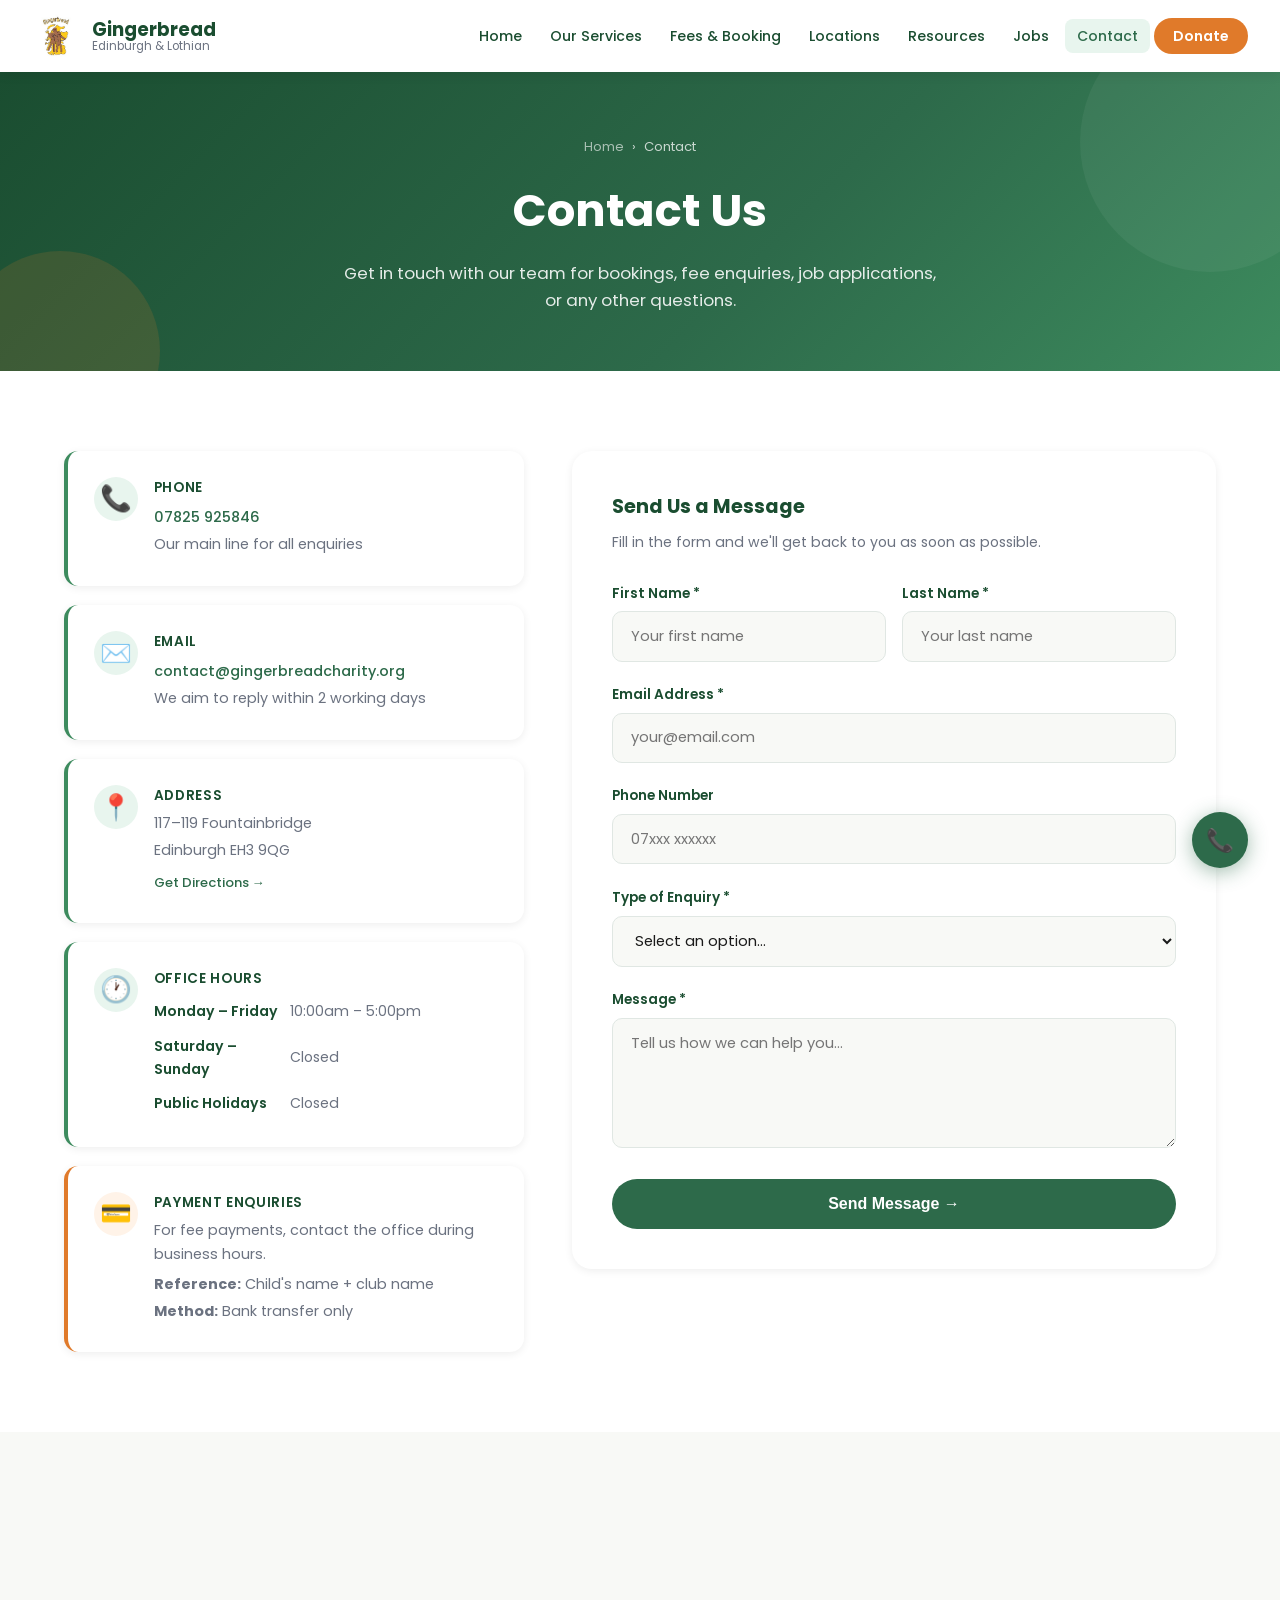
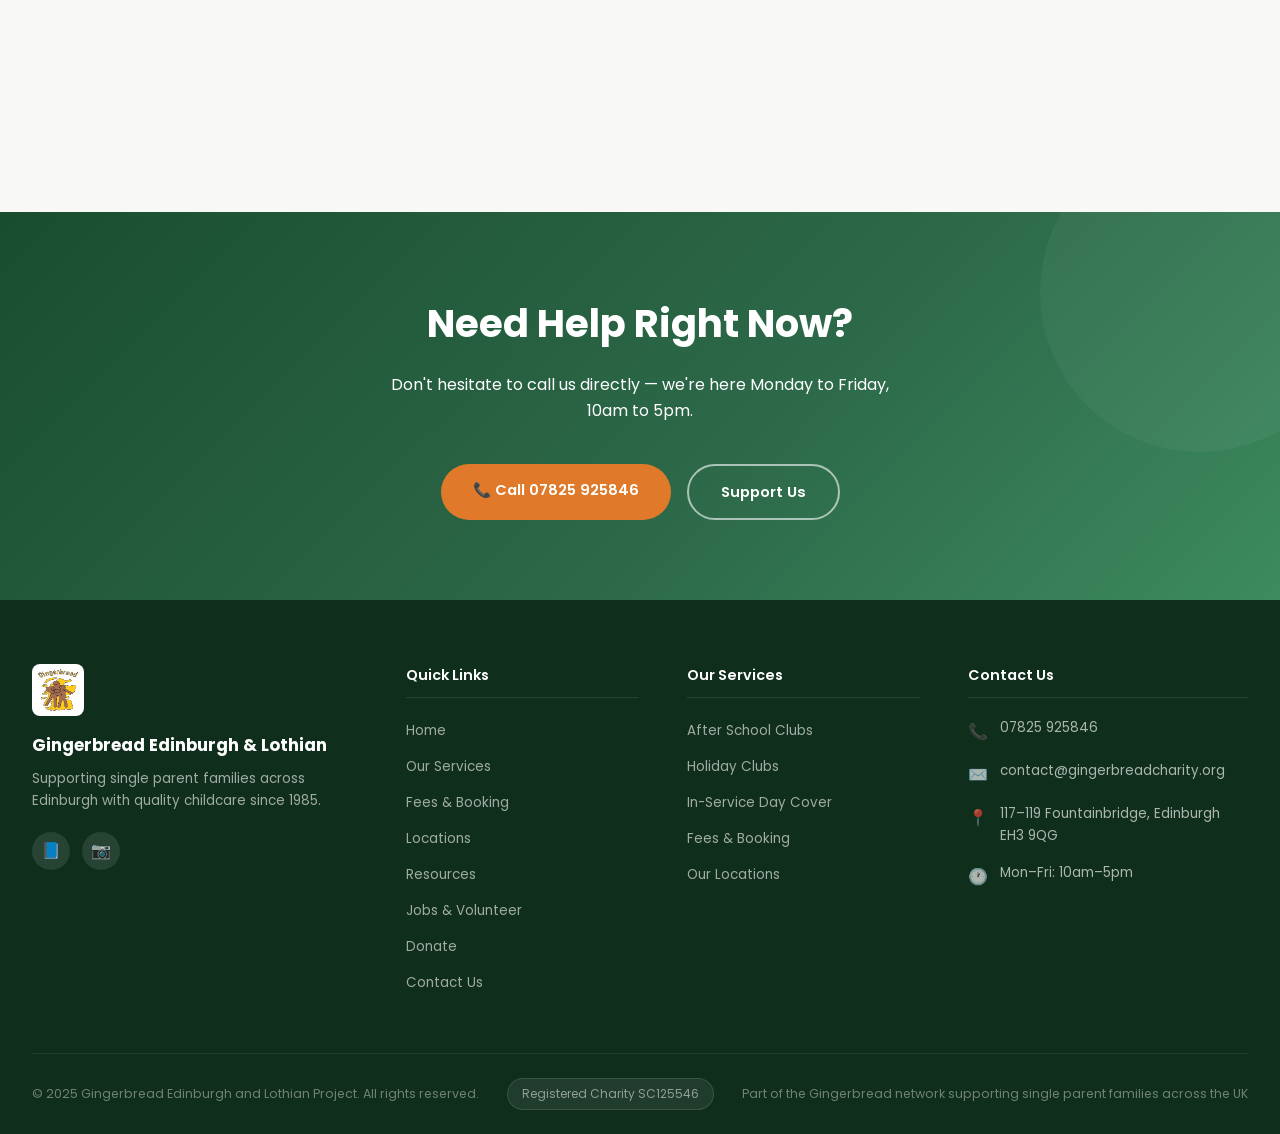
==== contact.html @ 463470e1 "Add files via upload" ====
<!DOCTYPE html>
<html lang="en">
<head>
  <meta charset="UTF-8" />
  <meta name="viewport" content="width=device-width, initial-scale=1.0" />
  <meta name="description" content="Contact Gingerbread Edinburgh & Lothian — get in touch to register your child, ask about fees, or enquire about jobs and volunteering." />
  <title>Contact Us | Gingerbread Edinburgh & Lothian</title>
  <link rel="icon" type="image/jpeg" href="Gingerbread%20LOGO.jpg" />
  <link rel="stylesheet" href="style.css" />
  <style>
    .contact-layout {
      display: grid;
      grid-template-columns: 1fr 1.4fr;
      gap: 3rem;
      align-items: start;
    }

    .contact-info-cards {
      display: flex;
      flex-direction: column;
      gap: 1.2rem;
    }

    .contact-card {
      background: var(--white);
      border-radius: var(--radius);
      padding: 1.6rem;
      box-shadow: var(--shadow-sm);
      display: flex;
      align-items: flex-start;
      gap: 1rem;
      border-left: 4px solid var(--green-light);
      transition: box-shadow var(--transition);
    }

    .contact-card:hover { box-shadow: var(--shadow-md); }

    .contact-card .icon {
      font-size: 1.6rem;
      flex-shrink: 0;
      width: 44px; height: 44px;
      background: var(--green-pale);
      border-radius: 50%;
      display: flex;
      align-items: center;
      justify-content: center;
    }

    .contact-card h4 {
      font-size: 0.85rem;
      font-weight: 600;
      color: var(--green-dark);
      margin-bottom: 0.3rem;
      text-transform: uppercase;
      letter-spacing: 0.05em;
    }

    .contact-card p, .contact-card a {
      font-size: 0.9rem;
      color: var(--text-muted);
      margin: 0.2rem 0;
    }

    .contact-card a { color: var(--green-mid); font-weight: 500; }
    .contact-card a:hover { color: var(--orange); }

    .hours-table {
      width: 100%;
      font-size: 0.88rem;
      border-collapse: collapse;
    }

    .hours-table td {
      padding: 0.35rem 0;
      color: var(--text-muted);
    }

    .hours-table td:first-child {
      font-weight: 600;
      color: var(--green-dark);
      width: 50%;
    }

    .form-success {
      display: none;
      background: var(--green-pale);
      border: 2px solid var(--green-light);
      border-radius: var(--radius);
      padding: 1.5rem;
      text-align: center;
      color: var(--green-dark);
      font-weight: 500;
    }

    @media (max-width: 768px) {
      .contact-layout { grid-template-columns: 1fr; }
    }
  </style>
</head>
<body>

  <!-- NAVBAR -->
  <nav class="navbar">
    <div class="navbar-inner">
      <a href="index.html" class="nav-logo">
        <img src="Gingerbread%20LOGO.jpg" alt="Gingerbread Logo" />
        <div class="nav-logo-text">
          <span class="brand">Gingerbread</span>
          <span class="tagline">Edinburgh & Lothian</span>
        </div>
      </a>
      <ul class="nav-links">
        <li><a href="index.html">Home</a></li>
        <li><a href="services.html">Our Services</a></li>
        <li><a href="fees.html">Fees & Booking</a></li>
        <li><a href="locations.html">Locations</a></li>
        <li><a href="resources.html">Resources</a></li>
        <li><a href="jobs.html">Jobs</a></li>
        <li><a href="contact.html">Contact</a></li>
        <li><a href="donate.html" class="nav-donate">Donate</a></li>
      </ul>
      <button class="nav-toggle" aria-label="Toggle menu">
        <span></span><span></span><span></span>
      </button>
    </div>
  </nav>

  <!-- PAGE HEADER -->
  <div class="page-header">
    <div class="breadcrumb">
      <a href="index.html">Home</a> <span>›</span> <span>Contact</span>
    </div>
    <h1>Contact Us</h1>
    <p>Get in touch with our team for bookings, fee enquiries, job applications, or any other questions.</p>
  </div>

  <!-- CONTACT SECTION -->
  <section class="section section-white">
    <div class="container">
      <div class="contact-layout">

        <!-- LEFT: Info -->
        <div class="contact-info-cards">
          <div class="contact-card reveal">
            <div class="icon">📞</div>
            <div>
              <h4>Phone</h4>
              <a href="tel:07825925846">07825 925846</a>
              <p>Our main line for all enquiries</p>
            </div>
          </div>
          <div class="contact-card reveal reveal-delay-1">
            <div class="icon">✉️</div>
            <div>
              <h4>Email</h4>
              <a href="mailto:contact@gingerbreadcharity.org">contact@gingerbreadcharity.org</a>
              <p>We aim to reply within 2 working days</p>
            </div>
          </div>
          <div class="contact-card reveal reveal-delay-2">
            <div class="icon">📍</div>
            <div>
              <h4>Address</h4>
              <p>117–119 Fountainbridge</p>
              <p>Edinburgh EH3 9QG</p>
              <a href="https://maps.google.com/?q=117+Fountainbridge+Edinburgh+EH3+9QG" target="_blank" style="margin-top:0.4rem; display:inline-block; font-size:0.82rem;">Get Directions →</a>
            </div>
          </div>
          <div class="contact-card reveal reveal-delay-3">
            <div class="icon">🕐</div>
            <div>
              <h4>Office Hours</h4>
              <table class="hours-table">
                <tr><td>Monday – Friday</td><td>10:00am – 5:00pm</td></tr>
                <tr><td>Saturday – Sunday</td><td>Closed</td></tr>
                <tr><td>Public Holidays</td><td>Closed</td></tr>
              </table>
            </div>
          </div>
          <div class="contact-card reveal reveal-delay-4" style="border-left-color: var(--orange);">
            <div class="icon" style="background: var(--orange-pale);">💳</div>
            <div>
              <h4>Payment Enquiries</h4>
              <p>For fee payments, contact the office during business hours.</p>
              <p style="margin-top:0.4rem;"><strong>Reference:</strong> Child's name + club name</p>
              <p><strong>Method:</strong> Bank transfer only</p>
            </div>
          </div>
        </div>

        <!-- RIGHT: Form -->
        <div class="contact-form reveal reveal-delay-2">
          <h3 style="font-size:1.2rem; color: var(--green-dark); margin-bottom:0.5rem; font-weight:700;">Send Us a Message</h3>
          <p style="font-size:0.88rem; color:var(--text-muted); margin-bottom:1.8rem;">Fill in the form and we'll get back to you as soon as possible.</p>

          <div id="form-success" class="form-success">
            ✅ Thank you! Your message has been sent. We'll be in touch soon.
          </div>

          <form id="contact-form" action="mailto:contact@gingerbreadcharity.org" method="post" enctype="text/plain">
            <div class="grid-2" style="gap:1rem;">
              <div class="form-group">
                <label for="first-name">First Name *</label>
                <input type="text" id="first-name" name="first_name" required placeholder="Your first name" />
              </div>
              <div class="form-group">
                <label for="last-name">Last Name *</label>
                <input type="text" id="last-name" name="last_name" required placeholder="Your last name" />
              </div>
            </div>
            <div class="form-group">
              <label for="email">Email Address *</label>
              <input type="email" id="email" name="email" required placeholder="your@email.com" />
            </div>
            <div class="form-group">
              <label for="phone">Phone Number</label>
              <input type="tel" id="phone" name="phone" placeholder="07xxx xxxxxx" />
            </div>
            <div class="form-group">
              <label for="enquiry">Type of Enquiry *</label>
              <select id="enquiry" name="enquiry_type" required>
                <option value="" disabled selected>Select an option…</option>
                <option value="register">Register my child</option>
                <option value="fees">Fees & payment questions</option>
                <option value="holiday">Holiday club booking</option>
                <option value="jobs">Jobs & volunteering</option>
                <option value="donate">Donation enquiry</option>
                <option value="other">General enquiry</option>
              </select>
            </div>
            <div class="form-group">
              <label for="message">Message *</label>
              <textarea id="message" name="message" required placeholder="Tell us how we can help you…"></textarea>
            </div>
            <button type="submit" class="btn btn-green" style="width:100%; font-size:1rem; padding:1rem;">
              Send Message →
            </button>
          </form>
        </div>

      </div>
    </div>
  </section>

  <!-- MAP -->
  <div style="width:100%; height:380px; overflow:hidden;">
    <iframe
      width="100%"
      height="380"
      frameborder="0"
      style="border:0; display:block;"
      loading="lazy"
      allowfullscreen
      referrerpolicy="no-referrer-when-downgrade"
      src="https://maps.google.com/maps?q=117+Fountainbridge+Edinburgh+EH3+9QG&output=embed">
    </iframe>
  </div>

  <!-- CTA BANNER -->
  <section class="cta-banner">
    <h2 class="reveal">Need Help Right Now?</h2>
    <p class="reveal reveal-delay-1">Don't hesitate to call us directly — we're here Monday to Friday, 10am to 5pm.</p>
    <div class="cta-banner-buttons reveal reveal-delay-2">
      <a href="tel:07825925846" class="btn btn-orange">📞 Call 07825 925846</a>
      <a href="donate.html" class="btn btn-outline-white">Support Us</a>
    </div>
  </section>

  <!-- FOOTER -->
  <footer class="footer">
    <div class="footer-grid">
      <div class="footer-brand">
        <img src="Gingerbread%20LOGO.jpg" alt="Gingerbread Logo" />
        <div class="brand-name">Gingerbread Edinburgh & Lothian</div>
        <p>Supporting single parent families across Edinburgh with quality childcare since 1985.</p>
        <div class="footer-socials">
          <a href="#" target="_blank" class="social-btn" aria-label="Facebook">📘</a>
          <a href="#" target="_blank" class="social-btn" aria-label="Instagram">📷</a>
        </div>
      </div>
      <div class="footer-col">
        <h4>Quick Links</h4>
        <ul>
          <li><a href="index.html">Home</a></li>
          <li><a href="services.html">Our Services</a></li>
          <li><a href="fees.html">Fees & Booking</a></li>
          <li><a href="locations.html">Locations</a></li>
          <li><a href="resources.html">Resources</a></li>
          <li><a href="jobs.html">Jobs & Volunteer</a></li>
          <li><a href="donate.html">Donate</a></li>
          <li><a href="contact.html">Contact Us</a></li>
        </ul>
      </div>
      <div class="footer-col">
        <h4>Our Services</h4>
        <ul>
          <li><a href="services.html">After School Clubs</a></li>
          <li><a href="services.html">Holiday Clubs</a></li>
          <li><a href="services.html">In-Service Day Cover</a></li>
          <li><a href="fees.html">Fees & Booking</a></li>
          <li><a href="locations.html">Our Locations</a></li>
        </ul>
      </div>
      <div class="footer-col">
        <h4>Contact Us</h4>
        <div class="footer-contact-item">
          <span class="icon">📞</span>
          <span><a href="tel:07825925846" style="color:rgba(255,255,255,0.65);">07825 925846</a></span>
        </div>
        <div class="footer-contact-item">
          <span class="icon">✉️</span>
          <span><a href="mailto:contact@gingerbreadcharity.org" style="color:rgba(255,255,255,0.65);">contact@gingerbreadcharity.org</a></span>
        </div>
        <div class="footer-contact-item">
          <span class="icon">📍</span>
          <span>117–119 Fountainbridge, Edinburgh EH3 9QG</span>
        </div>
        <div class="footer-contact-item">
          <span class="icon">🕐</span>
          <span>Mon–Fri: 10am–5pm</span>
        </div>
      </div>
    </div>
    <div class="footer-bottom">
      <p>© 2025 Gingerbread Edinburgh and Lothian Project. All rights reserved.</p>
      <span class="charity-badge">Registered Charity SC125546</span>
      <p>Part of the Gingerbread network supporting single parent families across the UK</p>
    </div>
  </footer>

  <a href="tel:07825925846" class="float-phone" aria-label="Call us">
    📞
    <span class="tooltip">07825 925846</span>
  </a>

  <script src="main.js"></script>
</body>
</html>
---- style.css ----
/* ============================================
   GINGERBREAD EDINBURGH & LOTHIAN
   Global Stylesheet
   ============================================ */

@import url('https://fonts.googleapis.com/css2?family=Poppins:ital,wght@0,300;0,400;0,500;0,600;0,700;0,800;1,400;1,600&display=swap');

/* ---- CSS Variables ---- */
:root {
  --green-dark:   #1a4d30;
  --green-mid:    #2d6a4a;
  --green-light:  #3d8b5e;
  --green-pale:   #e8f5ee;
  --orange:       #e07a2a;
  --orange-light: #ff8c42;
  --orange-pale:  #fff3e8;
  --white:        #ffffff;
  --bg:           #f8f9f6;
  --bg-card:      #ffffff;
  --text:         #1a1a1a;
  --text-muted:   #6b7280;
  --border:       #e0e7e3;
  --shadow-sm:    0 2px 8px rgba(0,0,0,0.07);
  --shadow-md:    0 6px 24px rgba(0,0,0,0.10);
  --shadow-lg:    0 16px 48px rgba(0,0,0,0.14);
  --radius:       14px;
  --radius-lg:    20px;
  --transition:   0.3s ease;
}

/* ---- Reset ---- */
*, *::before, *::after { margin: 0; padding: 0; box-sizing: border-box; }
html { scroll-behavior: smooth; }
body {
  font-family: 'Poppins', Arial, sans-serif;
  color: var(--text);
  background: var(--bg);
  line-height: 1.65;
  -webkit-font-smoothing: antialiased;
}
img { max-width: 100%; display: block; }
a { color: inherit; text-decoration: none; }
ul { list-style: none; }

/* ============================================
   NAVBAR
   ============================================ */
.navbar {
  position: sticky;
  top: 0;
  z-index: 1000;
  background: var(--white);
  box-shadow: 0 2px 12px rgba(0,0,0,0.08);
  padding: 0 2rem;
}

.navbar-inner {
  max-width: 1240px;
  margin: 0 auto;
  display: flex;
  align-items: center;
  justify-content: space-between;
  height: 72px;
}

.nav-logo {
  display: flex;
  align-items: center;
  gap: 0.75rem;
  text-decoration: none;
}

.nav-logo img {
  width: 48px;
  height: 48px;
  border-radius: 8px;
  object-fit: contain;
}

.nav-logo-text {
  display: flex;
  flex-direction: column;
  line-height: 1.1;
}

.nav-logo-text .brand {
  font-size: 1.15rem;
  font-weight: 700;
  color: var(--green-dark);
}

.nav-logo-text .tagline {
  font-size: 0.72rem;
  color: var(--text-muted);
  font-weight: 400;
}

.nav-links {
  display: flex;
  align-items: center;
  gap: 0.25rem;
}

.nav-links a {
  font-size: 0.88rem;
  font-weight: 500;
  color: var(--green-dark);
  padding: 0.45rem 0.75rem;
  border-radius: 8px;
  transition: background var(--transition), color var(--transition);
  white-space: nowrap;
}

.nav-links a:hover,
.nav-links a.active {
  background: var(--green-pale);
  color: var(--green-mid);
}

.nav-donate {
  background: var(--orange) !important;
  color: var(--white) !important;
  padding: 0.5rem 1.2rem !important;
  border-radius: 50px !important;
  font-weight: 600 !important;
  transition: background var(--transition), transform var(--transition) !important;
}

.nav-donate:hover {
  background: var(--orange-light) !important;
  transform: translateY(-1px);
}

/* Hamburger */
.nav-toggle {
  display: none;
  flex-direction: column;
  gap: 5px;
  cursor: pointer;
  padding: 6px;
  border: none;
  background: none;
}

.nav-toggle span {
  display: block;
  width: 24px;
  height: 2px;
  background: var(--green-dark);
  border-radius: 2px;
  transition: all 0.3s;
}

.nav-toggle.open span:nth-child(1) { transform: translateY(7px) rotate(45deg); }
.nav-toggle.open span:nth-child(2) { opacity: 0; }
.nav-toggle.open span:nth-child(3) { transform: translateY(-7px) rotate(-45deg); }

/* ============================================
   PAGE HEADER BANNER (inner pages)
   ============================================ */
.page-header {
  background: linear-gradient(135deg, var(--green-dark) 0%, var(--green-mid) 60%, var(--green-light) 100%);
  color: var(--white);
  padding: 4rem 2rem 3.5rem;
  text-align: center;
  position: relative;
  overflow: hidden;
}

.page-header::before {
  content: '';
  position: absolute;
  top: -60px; right: -60px;
  width: 260px; height: 260px;
  background: rgba(255,255,255,0.05);
  border-radius: 50%;
}

.page-header::after {
  content: '';
  position: absolute;
  bottom: -80px; left: -40px;
  width: 200px; height: 200px;
  background: rgba(224,122,42,0.15);
  border-radius: 50%;
}

.page-header h1 {
  font-size: clamp(1.8rem, 4vw, 2.8rem);
  font-weight: 700;
  margin-bottom: 0.75rem;
  position: relative;
  z-index: 1;
}

.page-header p {
  font-size: 1.05rem;
  opacity: 0.88;
  max-width: 600px;
  margin: 0 auto;
  position: relative;
  z-index: 1;
}

.breadcrumb {
  display: flex;
  align-items: center;
  justify-content: center;
  gap: 0.5rem;
  margin-bottom: 1rem;
  font-size: 0.82rem;
  opacity: 0.75;
  position: relative;
  z-index: 1;
}

.breadcrumb a { opacity: 0.8; }
.breadcrumb a:hover { opacity: 1; }

/* ============================================
   LAYOUT HELPERS
   ============================================ */
.container {
  max-width: 1240px;
  margin: 0 auto;
  padding: 0 2rem;
}

.section {
  padding: 5rem 2rem;
}

.section-sm { padding: 3rem 2rem; }

.section-dark {
  background: var(--green-dark);
  color: var(--white);
}

.section-alt { background: var(--bg); }
.section-white { background: var(--white); }
.section-orange {
  background: linear-gradient(135deg, var(--orange) 0%, var(--orange-light) 100%);
  color: var(--white);
}

.section-title {
  font-size: clamp(1.6rem, 3vw, 2.2rem);
  font-weight: 700;
  color: var(--green-dark);
  margin-bottom: 0.75rem;
  text-align: center;
}

.section-dark .section-title,
.section-orange .section-title { color: var(--white); }

.section-subtitle {
  font-size: 1rem;
  color: var(--text-muted);
  text-align: center;
  max-width: 640px;
  margin: 0 auto 3rem;
}

.section-dark .section-subtitle,
.section-orange .section-subtitle { color: rgba(255,255,255,0.82); }

.label-tag {
  display: inline-block;
  background: var(--orange-pale);
  color: var(--orange);
  font-size: 0.78rem;
  font-weight: 600;
  letter-spacing: 0.08em;
  text-transform: uppercase;
  padding: 0.3rem 0.9rem;
  border-radius: 50px;
  margin-bottom: 1rem;
}

.section-dark .label-tag {
  background: rgba(255,255,255,0.15);
  color: rgba(255,255,255,0.9);
}

/* ============================================
   GRID LAYOUTS
   ============================================ */
.grid-2 { display: grid; grid-template-columns: repeat(2, 1fr); gap: 2rem; }
.grid-3 { display: grid; grid-template-columns: repeat(3, 1fr); gap: 2rem; }
.grid-4 { display: grid; grid-template-columns: repeat(4, 1fr); gap: 1.5rem; }

/* ============================================
   CARDS
   ============================================ */
.card {
  background: var(--bg-card);
  border-radius: var(--radius);
  padding: 2rem;
  box-shadow: var(--shadow-sm);
  transition: transform var(--transition), box-shadow var(--transition);
}

.card:hover {
  transform: translateY(-6px);
  box-shadow: var(--shadow-md);
}

.card-icon {
  font-size: 2.4rem;
  margin-bottom: 1rem;
}

.card h3 {
  font-size: 1.15rem;
  font-weight: 600;
  color: var(--green-dark);
  margin-bottom: 0.75rem;
}

.card p, .card li {
  font-size: 0.93rem;
  color: var(--text-muted);
  line-height: 1.7;
}

.card ul {
  padding-left: 1.2rem;
  list-style: disc;
  margin-top: 0.5rem;
}

.card-accent-green { border-top: 4px solid var(--green-light); }
.card-accent-orange { border-top: 4px solid var(--orange); }

/* Highlight card (light green bg) */
.highlight-card {
  background: var(--green-pale);
  border-radius: var(--radius);
  padding: 1.8rem;
  text-align: center;
  border-left: 5px solid var(--green-light);
  transition: transform var(--transition), box-shadow var(--transition);
}

.highlight-card:hover {
  transform: translateY(-4px);
  box-shadow: var(--shadow-md);
}

.highlight-card .card-icon { font-size: 2.2rem; }
.highlight-card h3 { font-size: 1rem; font-weight: 600; color: var(--green-dark); margin-bottom: 0.5rem; }
.highlight-card p { font-size: 0.88rem; color: var(--text-muted); }

/* ============================================
   STATS BAR
   ============================================ */
.stats-bar {
  background: var(--white);
  border-top: 3px solid var(--green-pale);
  border-bottom: 3px solid var(--green-pale);
}

.stats-bar .container {
  display: grid;
  grid-template-columns: repeat(4, 1fr);
  text-align: center;
}

.stat-item {
  padding: 2.2rem 1rem;
  border-right: 1px solid var(--border);
  position: relative;
}

.stat-item:last-child { border-right: none; }

.stat-number {
  font-size: 2.6rem;
  font-weight: 800;
  color: var(--green-dark);
  line-height: 1;
  display: block;
}

.stat-number .stat-accent { color: var(--orange); }

.stat-label {
  font-size: 0.82rem;
  color: var(--text-muted);
  font-weight: 500;
  margin-top: 0.4rem;
  display: block;
}

/* ============================================
   TESTIMONIALS
   ============================================ */
.testimonial-card {
  background: rgba(255,255,255,0.08);
  border: 1px solid rgba(255,255,255,0.18);
  border-radius: var(--radius);
  padding: 2rem;
  backdrop-filter: blur(8px);
}

.testimonial-stars {
  color: #fbbf24;
  font-size: 1rem;
  letter-spacing: 2px;
  margin-bottom: 1rem;
}

.testimonial-text {
  font-style: italic;
  font-size: 0.95rem;
  line-height: 1.75;
  color: rgba(255,255,255,0.88);
  margin-bottom: 1.5rem;
}

.testimonial-author {
  display: flex;
  align-items: center;
  gap: 0.85rem;
}

.author-avatar {
  width: 42px; height: 42px;
  background: var(--orange);
  border-radius: 50%;
  display: flex;
  align-items: center;
  justify-content: center;
  font-weight: 700;
  font-size: 1rem;
  color: var(--white);
  flex-shrink: 0;
}

.author-name {
  font-weight: 600;
  font-size: 0.88rem;
  color: var(--white);
}

.author-desc {
  font-size: 0.78rem;
  color: rgba(255,255,255,0.6);
}

/* ============================================
   NEWS / UPDATE CARDS
   ============================================ */
.news-card {
  background: var(--white);
  border-radius: var(--radius);
  overflow: hidden;
  box-shadow: var(--shadow-sm);
  transition: transform var(--transition), box-shadow var(--transition);
}

.news-card:hover {
  transform: translateY(-5px);
  box-shadow: var(--shadow-md);
}

.news-date-badge {
  background: var(--orange);
  color: var(--white);
  padding: 0.9rem 1.5rem;
  font-weight: 600;
  font-size: 0.85rem;
  display: flex;
  align-items: center;
  gap: 0.5rem;
}

.news-body {
  padding: 1.5rem;
}

.news-body h3 {
  font-size: 1.05rem;
  font-weight: 600;
  color: var(--green-dark);
  margin-bottom: 0.6rem;
}

.news-body p {
  font-size: 0.88rem;
  color: var(--text-muted);
  line-height: 1.7;
}

/* ============================================
   NOTICE / ALERT BOXES
   ============================================ */
.notice-red {
  background: linear-gradient(135deg, #dc2626, #b91c1c);
  color: var(--white);
  padding: 2rem 2.5rem;
  border-radius: var(--radius);
  text-align: center;
  margin: 2rem 0;
}

.notice-red h3 { font-size: 1.2rem; margin-bottom: 0.5rem; }
.notice-red p { font-size: 0.93rem; opacity: 0.9; margin-top: 0.4rem; }

.notice-green {
  background: var(--green-pale);
  border-left: 5px solid var(--green-light);
  padding: 1.5rem 2rem;
  border-radius: var(--radius);
  margin: 1.5rem 0;
}

.notice-green h3 { color: var(--green-dark); font-size: 1rem; margin-bottom: 0.5rem; }
.notice-green p  { font-size: 0.9rem; color: var(--text-muted); margin-top: 0.35rem; }

.bank-box {
  background: var(--green-dark);
  color: var(--white);
  padding: 2.5rem;
  border-radius: var(--radius-lg);
  text-align: center;
  margin: 2rem 0;
}

.bank-box h3 { color: #7fce9e; font-size: 1.1rem; margin-bottom: 1.5rem; }
.bank-box p  { font-size: 0.93rem; margin: 0.5rem 0; }
.bank-box strong { color: #b8f0ce; }

/* ============================================
   FEE TABLES
   ============================================ */
.fee-table-wrap {
  background: var(--white);
  border-radius: var(--radius-lg);
  overflow: hidden;
  box-shadow: var(--shadow-sm);
  margin: 1.5rem 0 2.5rem;
}

.fee-table-wrap h3 {
  background: var(--green-mid);
  color: var(--white);
  padding: 1.2rem 1.8rem;
  font-size: 1rem;
  font-weight: 600;
}

.fee-table-wrap table {
  width: 100%;
  border-collapse: collapse;
}

.fee-table-wrap th {
  background: var(--green-dark);
  color: var(--white);
  padding: 1rem 1.4rem;
  text-align: left;
  font-size: 0.85rem;
  font-weight: 600;
}

.fee-table-wrap td {
  padding: 1rem 1.4rem;
  font-size: 0.9rem;
  border-bottom: 1px solid var(--border);
}

.fee-table-wrap tr:nth-child(even) td { background: var(--bg); }
.fee-table-wrap tr:hover td           { background: var(--green-pale); }

/* ============================================
   RESOURCE LINKS
   ============================================ */
.resource-category {
  margin-bottom: 3rem;
}

.resource-category h3 {
  font-size: 1.1rem;
  font-weight: 600;
  color: var(--green-dark);
  margin-bottom: 1.2rem;
  padding-bottom: 0.6rem;
  border-bottom: 2px solid var(--green-pale);
  display: flex;
  align-items: center;
  gap: 0.5rem;
}

.resource-grid {
  display: grid;
  grid-template-columns: repeat(auto-fill, minmax(220px, 1fr));
  gap: 1rem;
}

.resource-link {
  display: block;
  background: var(--green-dark);
  color: var(--white) !important;
  padding: 1.1rem 1.4rem;
  border-radius: var(--radius);
  font-size: 0.88rem;
  font-weight: 500;
  transition: background var(--transition), transform var(--transition);
  text-align: center;
}

.resource-link:hover {
  background: var(--orange);
  transform: translateY(-3px);
}

/* ============================================
   LOCATION CARDS
   ============================================ */
.location-card {
  background: var(--white);
  border-radius: var(--radius-lg);
  overflow: hidden;
  box-shadow: var(--shadow-sm);
  transition: transform var(--transition), box-shadow var(--transition);
}

.location-card:hover {
  transform: translateY(-5px);
  box-shadow: var(--shadow-md);
}

.location-header {
  background: linear-gradient(135deg, var(--green-dark), var(--green-mid));
  color: var(--white);
  padding: 1.4rem 1.8rem;
}

.location-header h3 {
  font-size: 1.05rem;
  font-weight: 600;
  margin-bottom: 0.3rem;
  display: flex;
  align-items: center;
  gap: 0.5rem;
}

.location-header p {
  font-size: 0.82rem;
  opacity: 0.8;
}

.location-body {
  padding: 1.5rem 1.8rem;
}

.times-block {
  background: var(--green-pale);
  border-radius: var(--radius);
  padding: 1.2rem 1.4rem;
  margin: 1rem 0;
  border-left: 4px solid var(--green-light);
}

.times-block h4 {
  font-size: 0.82rem;
  font-weight: 600;
  color: var(--green-dark);
  text-transform: uppercase;
  letter-spacing: 0.06em;
  margin-bottom: 0.6rem;
}

.times-block p {
  font-size: 0.88rem;
  color: var(--text-muted);
  margin: 0.25rem 0;
}

.times-block em {
  font-size: 0.8rem;
  color: var(--orange);
  font-style: normal;
  font-weight: 500;
}

/* ============================================
   CTA BANNER
   ============================================ */
.cta-banner {
  background: linear-gradient(135deg, var(--green-dark) 0%, var(--green-mid) 60%, var(--green-light) 100%);
  color: var(--white);
  padding: 5rem 2rem;
  text-align: center;
  position: relative;
  overflow: hidden;
}

.cta-banner::before {
  content: '';
  position: absolute;
  top: -80px; right: -80px;
  width: 320px; height: 320px;
  background: rgba(255,255,255,0.04);
  border-radius: 50%;
}

.cta-banner h2 {
  font-size: clamp(1.6rem, 3vw, 2.4rem);
  font-weight: 700;
  margin-bottom: 1rem;
  position: relative;
  z-index: 1;
}

.cta-banner p {
  font-size: 1rem;
  opacity: 0.85;
  max-width: 540px;
  margin: 0 auto 2.5rem;
  position: relative;
  z-index: 1;
}

.cta-banner-buttons {
  display: flex;
  gap: 1rem;
  justify-content: center;
  flex-wrap: wrap;
  position: relative;
  z-index: 1;
}

/* ============================================
   BUTTONS
   ============================================ */
.btn {
  display: inline-block;
  padding: 0.85rem 2rem;
  border-radius: 50px;
  font-size: 0.92rem;
  font-weight: 600;
  cursor: pointer;
  border: none;
  transition: all var(--transition);
  text-decoration: none;
  white-space: nowrap;
}

.btn-green {
  background: var(--green-mid);
  color: var(--white);
}

.btn-green:hover {
  background: var(--green-dark);
  transform: translateY(-2px);
  box-shadow: 0 6px 20px rgba(45,106,74,0.4);
}

.btn-orange {
  background: var(--orange);
  color: var(--white);
}

.btn-orange:hover {
  background: var(--orange-light);
  transform: translateY(-2px);
  box-shadow: 0 6px 20px rgba(224,122,42,0.4);
}

.btn-outline-white {
  background: transparent;
  color: var(--white);
  border: 2px solid rgba(255,255,255,0.6);
}

.btn-outline-white:hover {
  background: rgba(255,255,255,0.12);
  border-color: var(--white);
  transform: translateY(-2px);
}

.btn-outline-green {
  background: transparent;
  color: var(--green-mid);
  border: 2px solid var(--green-mid);
}

.btn-outline-green:hover {
  background: var(--green-pale);
  transform: translateY(-2px);
}

/* ============================================
   FOOTER
   ============================================ */
.footer {
  background: #0f2e1c;
  color: rgba(255,255,255,0.8);
  padding: 4rem 2rem 0;
}

.footer-grid {
  max-width: 1240px;
  margin: 0 auto;
  display: grid;
  grid-template-columns: 1.4fr 1fr 1fr 1.2fr;
  gap: 3rem;
  padding-bottom: 3rem;
}

.footer-brand img {
  width: 52px;
  height: 52px;
  border-radius: 8px;
  margin-bottom: 1rem;
}

.footer-brand .brand-name {
  font-size: 1.05rem;
  font-weight: 700;
  color: var(--white);
  margin-bottom: 0.5rem;
}

.footer-brand p {
  font-size: 0.84rem;
  line-height: 1.7;
  color: rgba(255,255,255,0.6);
  margin-bottom: 1.2rem;
}

.footer-socials {
  display: flex;
  gap: 0.75rem;
  margin-top: 1rem;
}

.social-btn {
  width: 38px; height: 38px;
  border-radius: 50%;
  background: rgba(255,255,255,0.1);
  display: flex;
  align-items: center;
  justify-content: center;
  font-size: 1rem;
  transition: background var(--transition), transform var(--transition);
  text-decoration: none;
}

.social-btn:hover {
  background: var(--orange);
  transform: translateY(-3px);
}

.footer-col h4 {
  font-size: 0.9rem;
  font-weight: 600;
  color: var(--white);
  margin-bottom: 1.2rem;
  padding-bottom: 0.6rem;
  border-bottom: 1px solid rgba(255,255,255,0.1);
}

.footer-col ul li {
  margin-bottom: 0.6rem;
}

.footer-col ul li a {
  font-size: 0.84rem;
  color: rgba(255,255,255,0.6);
  transition: color var(--transition);
}

.footer-col ul li a:hover {
  color: var(--orange);
}

.footer-contact-item {
  display: flex;
  gap: 0.75rem;
  margin-bottom: 0.9rem;
  font-size: 0.84rem;
  color: rgba(255,255,255,0.65);
  align-items: flex-start;
}

.footer-contact-item .icon {
  font-size: 1rem;
  flex-shrink: 0;
  margin-top: 2px;
}

.footer-bottom {
  border-top: 1px solid rgba(255,255,255,0.08);
  padding: 1.5rem 0;
  max-width: 1240px;
  margin: 0 auto;
  display: flex;
  justify-content: space-between;
  align-items: center;
  flex-wrap: wrap;
  gap: 0.75rem;
}

.footer-bottom p {
  font-size: 0.78rem;
  color: rgba(255,255,255,0.4);
}

.charity-badge {
  background: rgba(255,255,255,0.07);
  border: 1px solid rgba(255,255,255,0.12);
  padding: 0.3rem 0.9rem;
  border-radius: 50px;
  font-size: 0.75rem;
  color: rgba(255,255,255,0.5);
}

/* ============================================
   FLOATING PHONE BUTTON
   ============================================ */
.float-phone {
  position: fixed;
  bottom: 2rem;
  right: 2rem;
  z-index: 999;
  background: var(--green-mid);
  color: var(--white);
  width: 56px; height: 56px;
  border-radius: 50%;
  display: flex;
  align-items: center;
  justify-content: center;
  font-size: 1.4rem;
  box-shadow: 0 4px 20px rgba(45,106,74,0.45);
  transition: all var(--transition);
  text-decoration: none;
}

.float-phone:hover {
  background: var(--orange);
  transform: scale(1.1);
  box-shadow: 0 6px 24px rgba(224,122,42,0.45);
}

.float-phone .tooltip {
  position: absolute;
  right: 65px;
  background: var(--green-dark);
  color: var(--white);
  white-space: nowrap;
  padding: 0.4rem 0.9rem;
  border-radius: 8px;
  font-size: 0.8rem;
  font-weight: 500;
  pointer-events: none;
  opacity: 0;
  transform: translateX(6px);
  transition: all var(--transition);
}

.float-phone:hover .tooltip {
  opacity: 1;
  transform: translateX(0);
}

/* ============================================
   SCROLL ANIMATIONS
   ============================================ */
.reveal {
  opacity: 0;
  transform: translateY(28px);
  transition: opacity 0.65s ease, transform 0.65s ease;
}

.reveal.revealed {
  opacity: 1;
  transform: translateY(0);
}

.reveal-delay-1 { transition-delay: 0.1s; }
.reveal-delay-2 { transition-delay: 0.2s; }
.reveal-delay-3 { transition-delay: 0.3s; }
.reveal-delay-4 { transition-delay: 0.4s; }

/* ============================================
   JOBS PAGE
   ============================================ */
.job-card {
  background: var(--white);
  border-radius: var(--radius);
  padding: 2rem;
  box-shadow: var(--shadow-sm);
  border-left: 5px solid var(--green-light);
  margin-bottom: 1.5rem;
  transition: transform var(--transition);
}

.job-card:hover { transform: translateX(4px); }

.job-card h3 {
  color: var(--green-dark);
  font-size: 1.1rem;
  font-weight: 600;
  margin-bottom: 0.5rem;
}

.job-tag {
  display: inline-block;
  background: var(--green-pale);
  color: var(--green-mid);
  font-size: 0.75rem;
  font-weight: 600;
  padding: 0.2rem 0.7rem;
  border-radius: 50px;
  margin-bottom: 0.75rem;
}

.job-card p {
  font-size: 0.9rem;
  color: var(--text-muted);
}

/* ============================================
   DONATE PAGE
   ============================================ */
.impact-grid {
  display: grid;
  grid-template-columns: repeat(auto-fill, minmax(200px, 1fr));
  gap: 1.5rem;
  margin: 2rem 0;
}

.impact-item {
  background: var(--white);
  border-radius: var(--radius);
  padding: 1.8rem 1.4rem;
  text-align: center;
  box-shadow: var(--shadow-sm);
  border-top: 4px solid var(--orange);
}

.impact-item .icon { font-size: 2.2rem; margin-bottom: 0.75rem; }
.impact-item p { font-size: 0.88rem; color: var(--text-muted); line-height: 1.6; }

/* ============================================
   CONTACT PAGE
   ============================================ */
.contact-form {
  background: var(--white);
  border-radius: var(--radius-lg);
  padding: 2.5rem;
  box-shadow: var(--shadow-sm);
}

.form-group {
  margin-bottom: 1.4rem;
}

.form-group label {
  display: block;
  font-size: 0.85rem;
  font-weight: 600;
  color: var(--green-dark);
  margin-bottom: 0.4rem;
}

.form-group input,
.form-group select,
.form-group textarea {
  width: 100%;
  padding: 0.85rem 1.1rem;
  border: 1.5px solid var(--border);
  border-radius: 10px;
  font-family: inherit;
  font-size: 0.92rem;
  color: var(--text);
  background: var(--bg);
  transition: border-color var(--transition);
  outline: none;
}

.form-group input:focus,
.form-group select:focus,
.form-group textarea:focus {
  border-color: var(--green-light);
  background: var(--white);
}

.form-group textarea { resize: vertical; min-height: 130px; }

/* ============================================
   RESPONSIVE
   ============================================ */
@media (max-width: 1024px) {
  .grid-4 { grid-template-columns: repeat(2, 1fr); }
  .footer-grid { grid-template-columns: 1fr 1fr; gap: 2rem; }
  .stats-bar .container { grid-template-columns: repeat(2, 1fr); }
  .stat-item:nth-child(2) { border-right: none; }
  .stat-item:nth-child(3) { border-right: 1px solid var(--border); border-top: 1px solid var(--border); }
  .stat-item:nth-child(4) { border-right: none; border-top: 1px solid var(--border); }
}

@media (max-width: 768px) {
  .navbar-inner { height: 64px; }
  .nav-links { display: none; flex-direction: column; gap: 0; position: absolute; top: 64px; left: 0; right: 0; background: var(--white); box-shadow: var(--shadow-md); padding: 1rem 0 1.5rem; }
  .nav-links.open { display: flex; }
  .nav-links a { padding: 0.7rem 2rem; border-radius: 0; }
  .nav-donate { margin: 0.5rem 2rem 0 !important; border-radius: 50px !important; }
  .navbar { position: sticky; }
  .nav-toggle { display: flex; }

  .section { padding: 3.5rem 1.25rem; }
  .section-sm { padding: 2rem 1.25rem; }
  .grid-2, .grid-3, .grid-4 { grid-template-columns: 1fr; }
  .stats-bar .container { grid-template-columns: repeat(2, 1fr); }
  .footer-grid { grid-template-columns: 1fr; gap: 2rem; }
  .footer-bottom { flex-direction: column; text-align: center; }
  .cta-banner-buttons { flex-direction: column; align-items: center; }
  .float-phone .tooltip { display: none; }

  .page-header { padding: 3rem 1.25rem 2.5rem; }
}

@media (max-width: 480px) {
  .stats-bar .container { grid-template-columns: 1fr 1fr; }
  .stat-number { font-size: 2rem; }
}
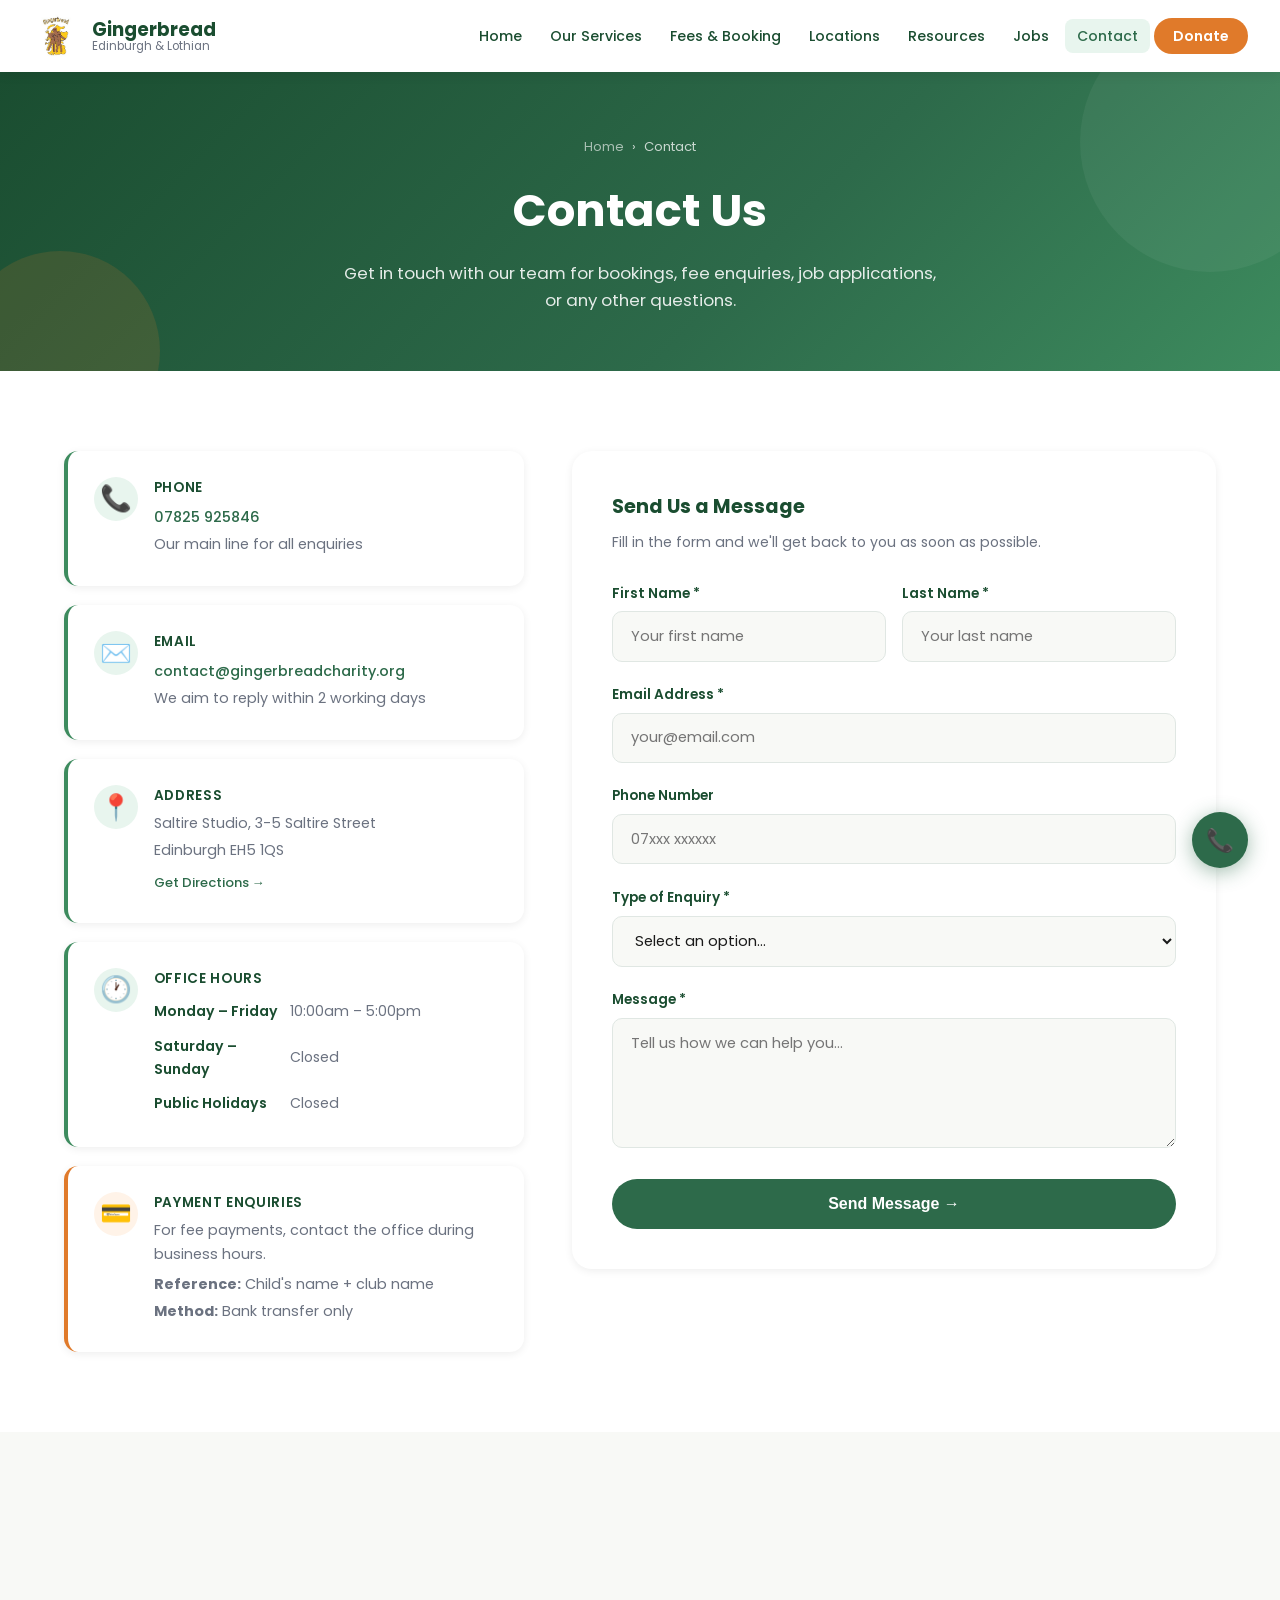
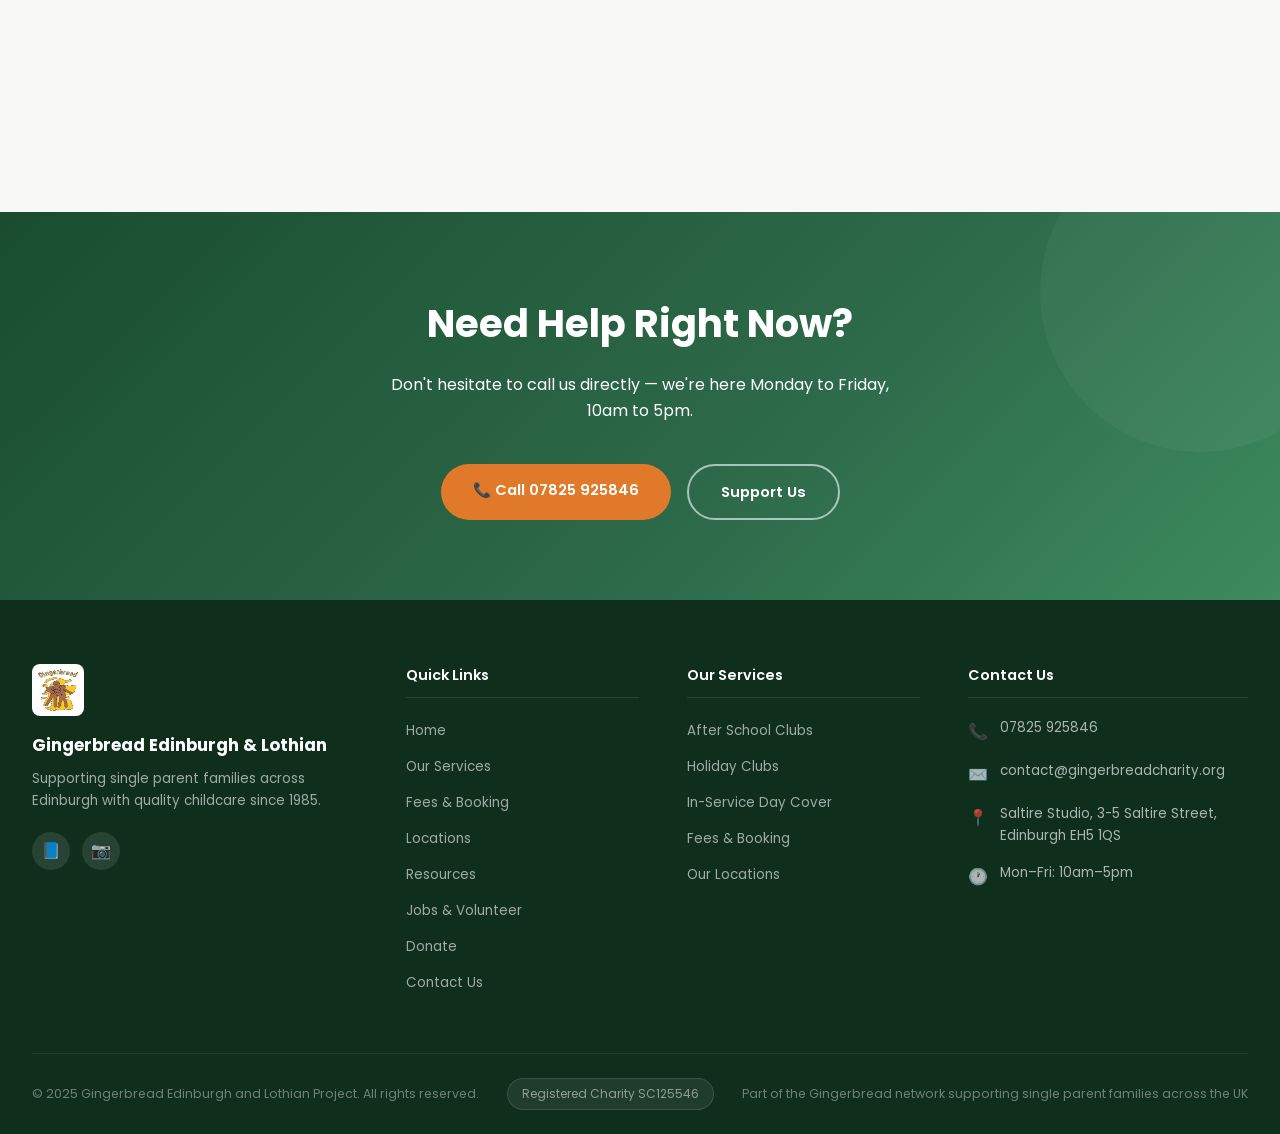
==== commit 3736876a: "Add files via upload" ====
--- a/contact.html
+++ b/contact.html
@@ -161,9 +161,9 @@
             <div class="icon">📍</div>
             <div>
               <h4>Address</h4>
-              <p>117–119 Fountainbridge</p>
-              <p>Edinburgh EH3 9QG</p>
-              <a href="https://maps.google.com/?q=117+Fountainbridge+Edinburgh+EH3+9QG" target="_blank" style="margin-top:0.4rem; display:inline-block; font-size:0.82rem;">Get Directions →</a>
+              <p>Saltire Studio, 3-5 Saltire Street</p>
+              <p>Edinburgh EH5 1QS</p>
+              <a href="https://maps.google.com/?q=Saltire+Studio+3-5+Saltire+Street+Edinburgh+EH5+1QS" target="_blank" style="margin-top:0.4rem; display:inline-block; font-size:0.82rem;">Get Directions →</a>
             </div>
           </div>
           <div class="contact-card reveal reveal-delay-3">
@@ -252,7 +252,7 @@
       loading="lazy"
       allowfullscreen
       referrerpolicy="no-referrer-when-downgrade"
-      src="https://maps.google.com/maps?q=117+Fountainbridge+Edinburgh+EH3+9QG&output=embed">
+      src="https://maps.google.com/maps?q=Saltire+Studio+3-5+Saltire+Street+Edinburgh+EH5+1QS&output=embed">
     </iframe>
   </div>
 
@@ -313,7 +313,7 @@
         </div>
         <div class="footer-contact-item">
           <span class="icon">📍</span>
-          <span>117–119 Fountainbridge, Edinburgh EH3 9QG</span>
+          <span>Saltire Studio, 3-5 Saltire Street, Edinburgh EH5 1QS</span>
         </div>
         <div class="footer-contact-item">
           <span class="icon">🕐</span>
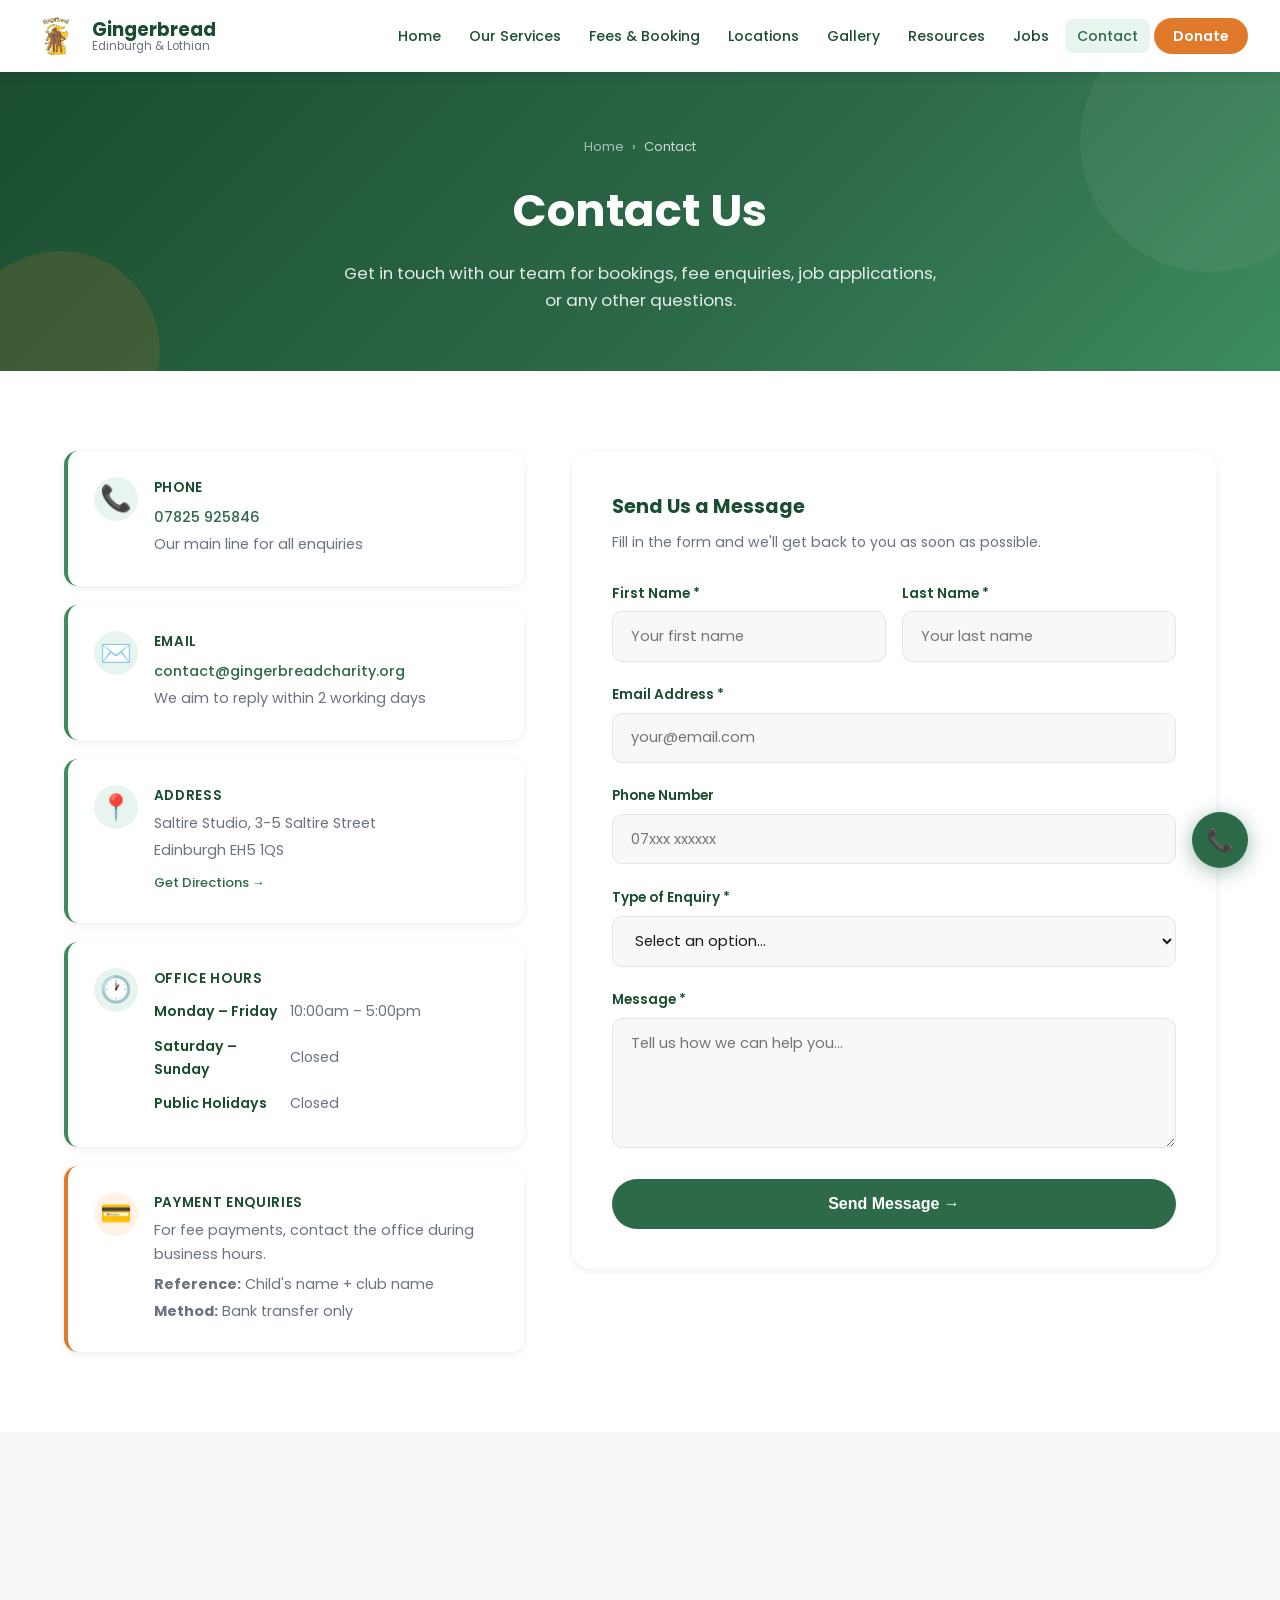
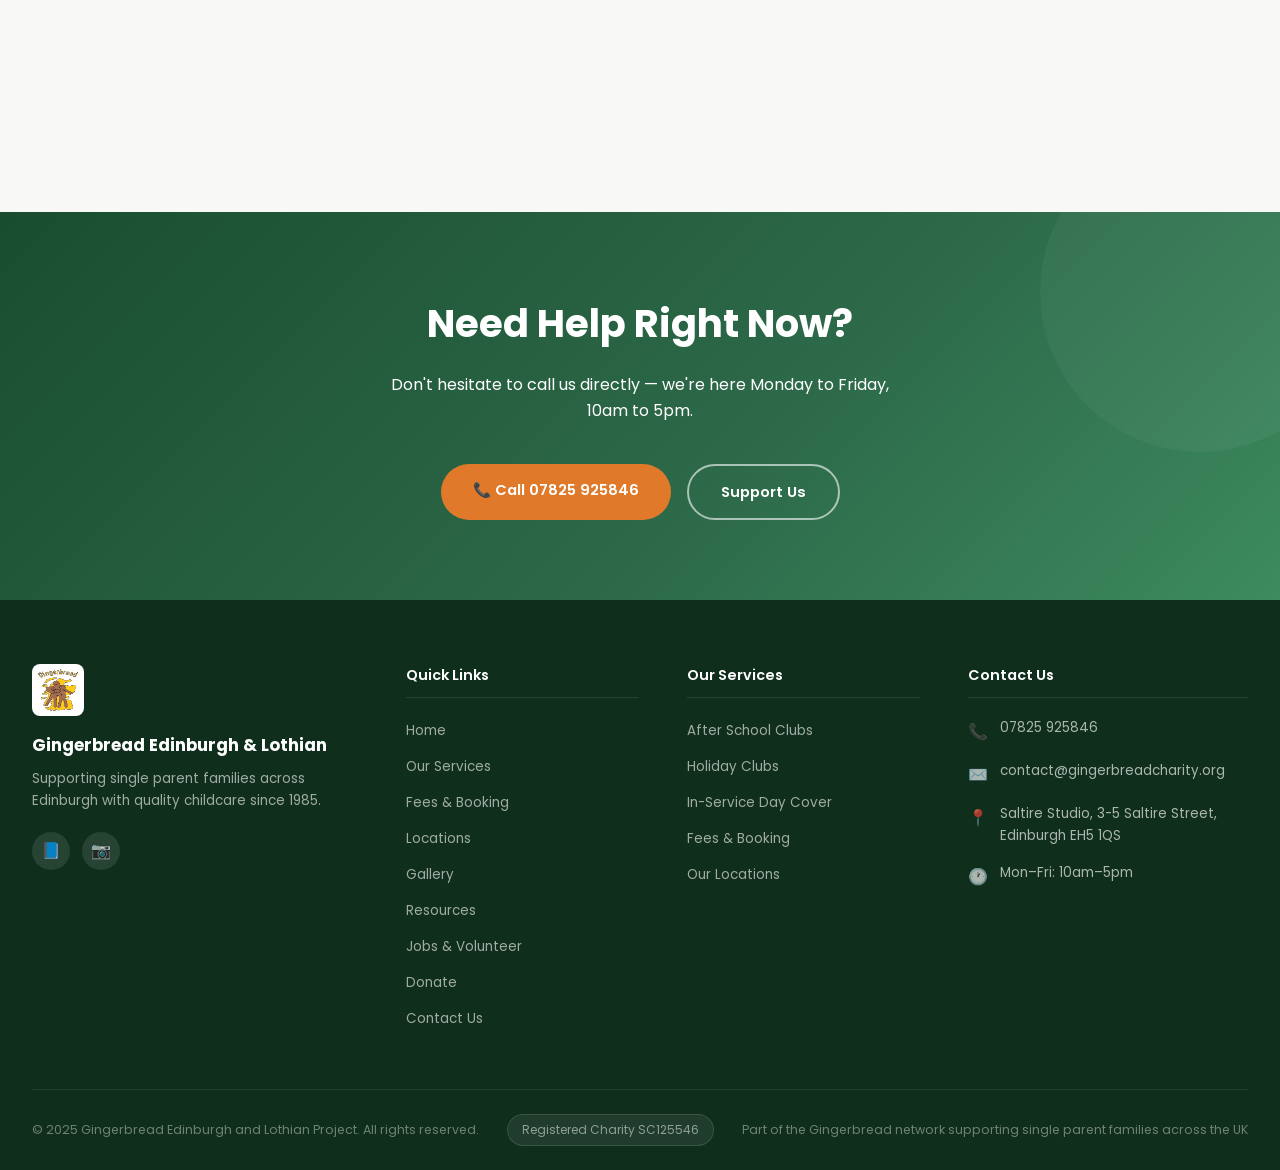
==== commit 76de2589: "Add files via upload" ====
--- a/contact.html
+++ b/contact.html
@@ -114,6 +114,7 @@
         <li><a href="services.html">Our Services</a></li>
         <li><a href="fees.html">Fees & Booking</a></li>
         <li><a href="locations.html">Locations</a></li>
+        <li><a href="gallery.html">Gallery</a></li>
         <li><a href="resources.html">Resources</a></li>
         <li><a href="jobs.html">Jobs</a></li>
         <li><a href="contact.html">Contact</a></li>
@@ -285,7 +286,8 @@
           <li><a href="services.html">Our Services</a></li>
           <li><a href="fees.html">Fees & Booking</a></li>
           <li><a href="locations.html">Locations</a></li>
-          <li><a href="resources.html">Resources</a></li>
+          <li><a href="gallery.html">Gallery</a></li>
+        <li><a href="resources.html">Resources</a></li>
           <li><a href="jobs.html">Jobs & Volunteer</a></li>
           <li><a href="donate.html">Donate</a></li>
           <li><a href="contact.html">Contact Us</a></li>
